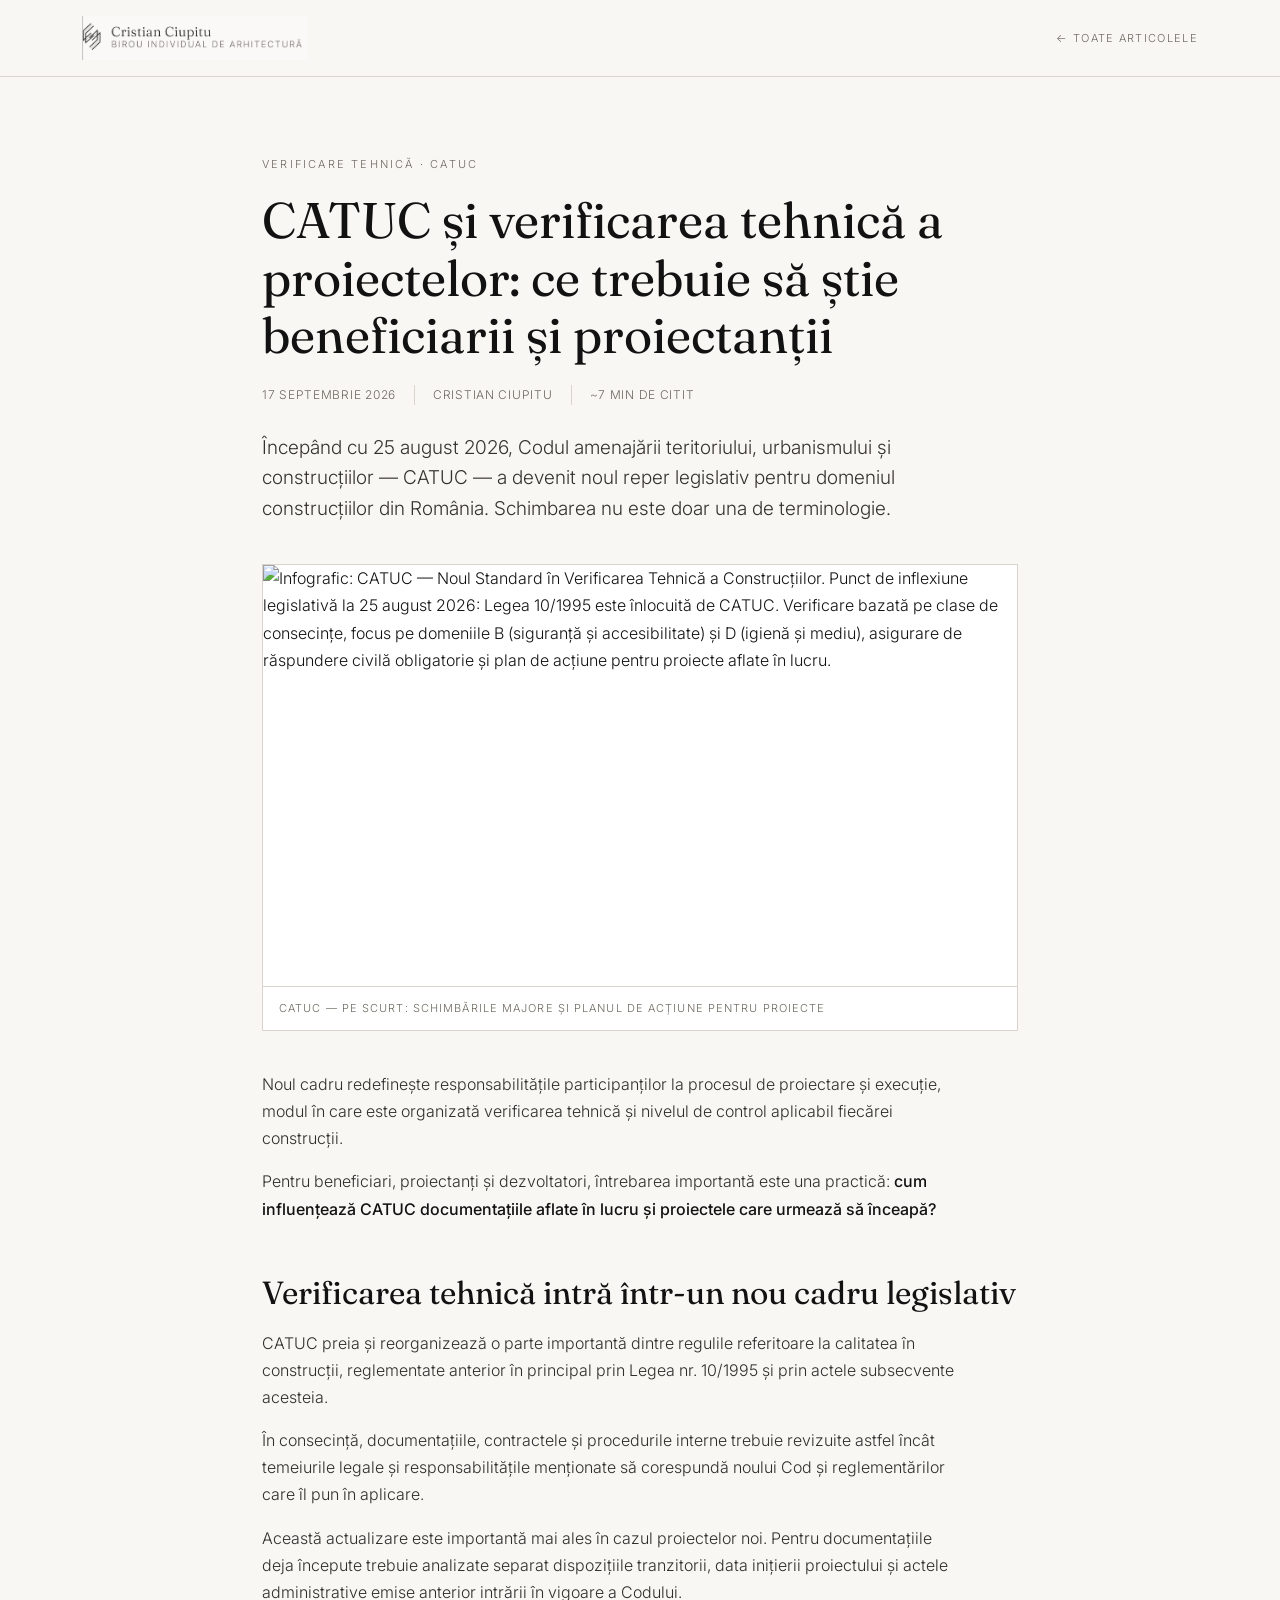
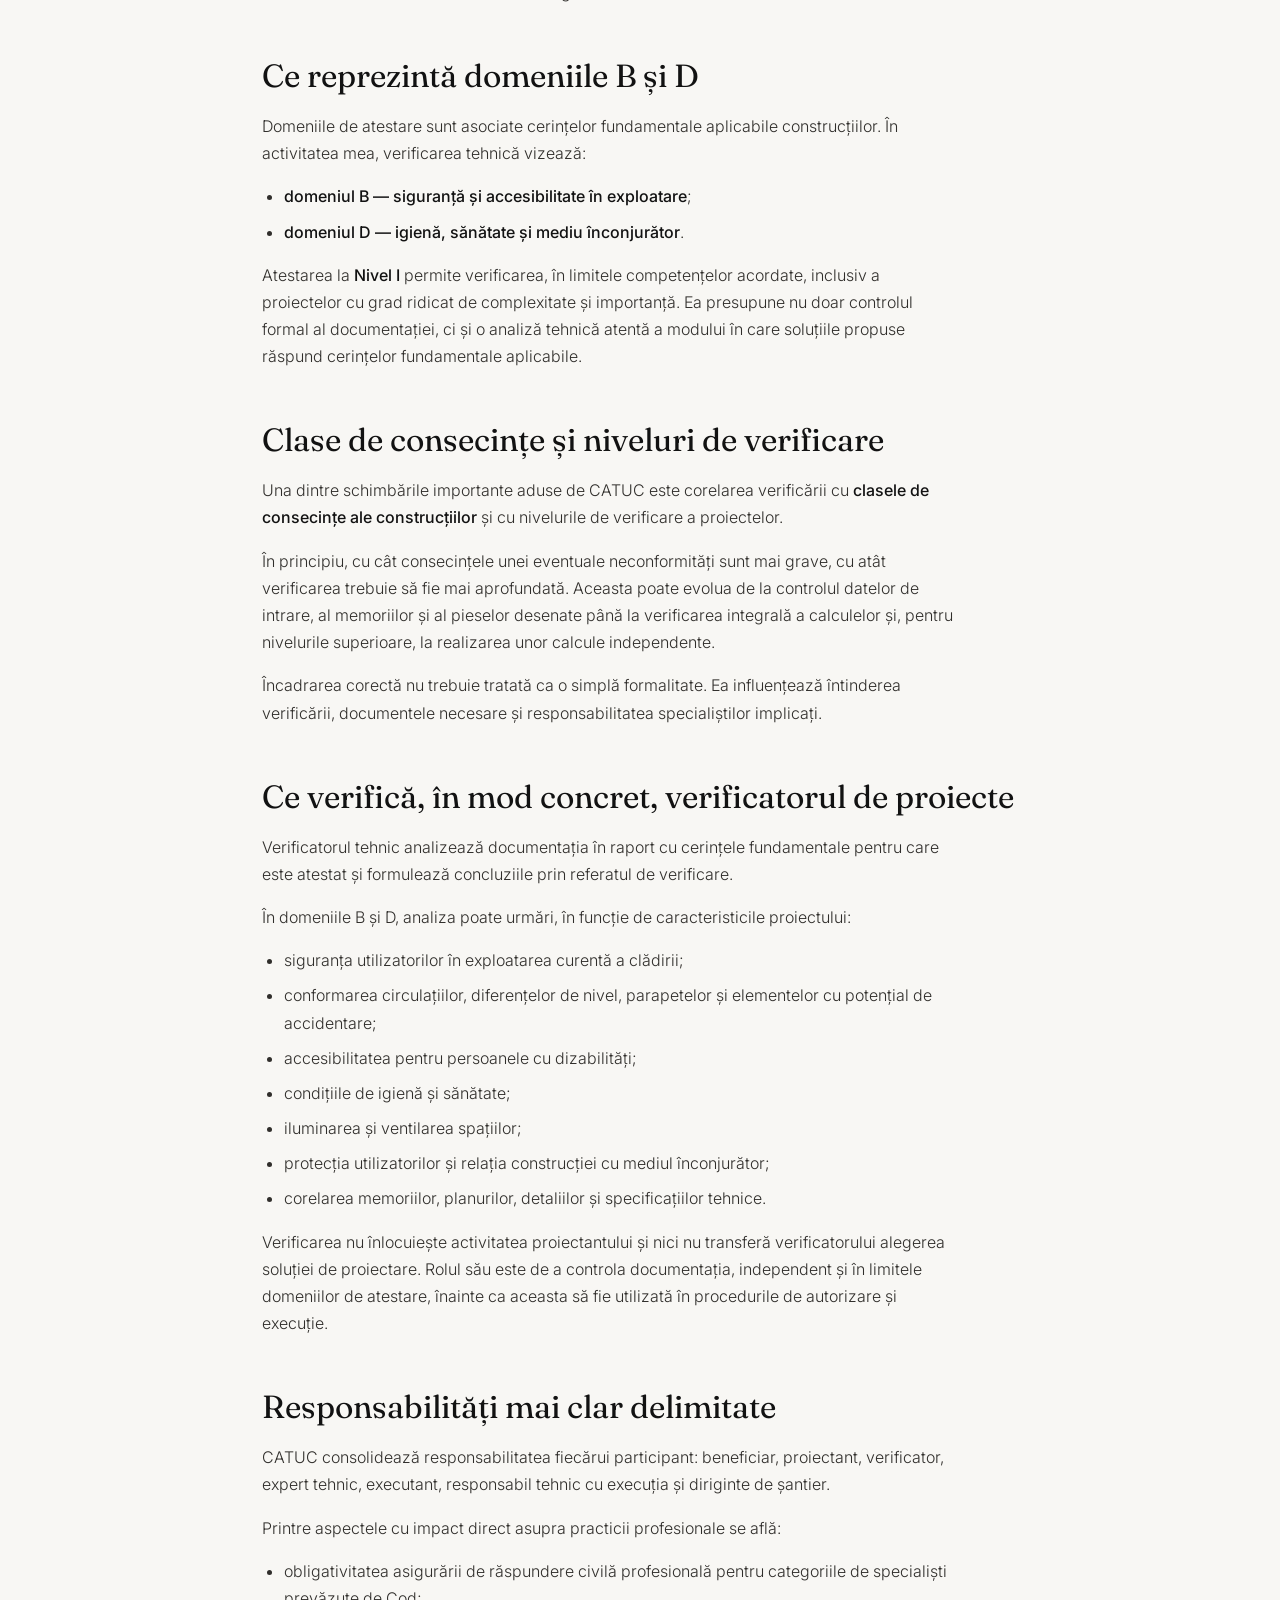
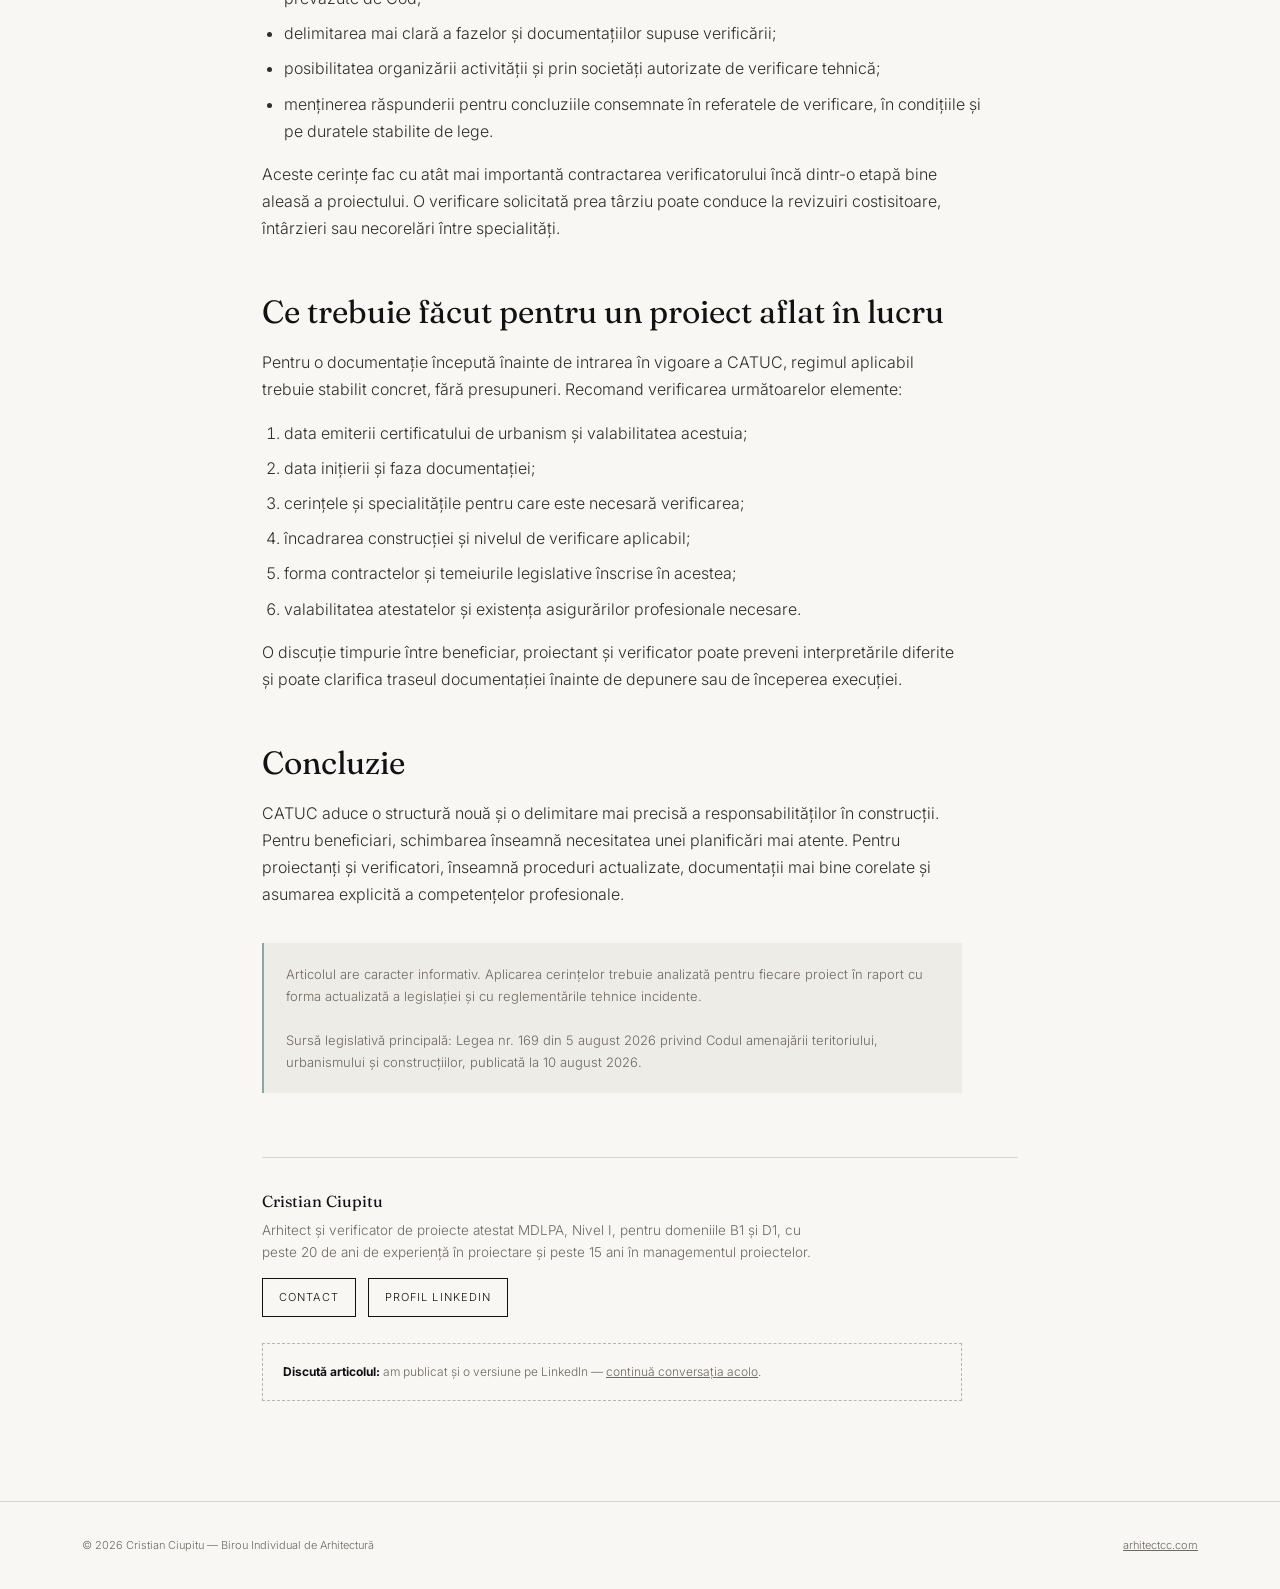
==== catuc-verificarea-tehnica-proiectelor-b1-d1.html @ 2860d0fe "Add files via upload update articol verificari" ====
<!doctype html>
<html lang="ro">
<head>
<!-- Google tag (gtag.js) -->
<script async src="https://www.googletagmanager.com/gtag/js?id=G-D7TY2CG2GQ"></script>
<script>
  window.dataLayer = window.dataLayer || [];
  function gtag(){dataLayer.push(arguments);}
  gtag('js', new Date());
  gtag('config', 'G-D7TY2CG2GQ');
</script>
<meta charset="utf-8"/>
<meta content="width=device-width, initial-scale=1.0" name="viewport"/>
<title>CATUC și verificarea tehnică a proiectelor B1 și D1 | Cristian Ciupitu</title>
<meta name="description" content="Ce schimbă CATUC în verificarea tehnică a proiectelor? Responsabilități, clase de consecințe și verificarea domeniilor B1 și D1, explicate de arh. Cristian Ciupitu."/>
<meta name="robots" content="index, follow, max-image-preview:large, max-snippet:-1, max-video-preview:-1"/>
<meta name="author" content="Cristian Ciupitu"/>
<meta name="theme-color" content="#f7f5f2"/>
<meta name="format-detection" content="telephone=no"/>
<link href="https://arhitectcc.com/catuc-verificarea-tehnica-proiectelor-b1-d1" rel="canonical"/>

<meta property="og:type" content="article"/>
<meta property="og:locale" content="ro_RO"/>
<meta property="og:site_name" content="Cristian Ciupitu — Birou Individual de Arhitectură"/>
<meta property="og:title" content="CATUC și verificarea tehnică a proiectelor B1 și D1"/>
<meta property="og:description" content="Ce schimbă CATUC în verificarea tehnică a proiectelor? Responsabilități, clase de consecințe și verificarea domeniilor B1 și D1, explicate de arh. Cristian Ciupitu."/>
<meta property="og:url" content="https://arhitectcc.com/catuc-verificarea-tehnica-proiectelor-b1-d1"/>
<meta property="og:image" content="https://arhitectcc.com/assets/blog/catuc-infografic-verificare-tehnica.jpg"/>
<meta property="og:image:width" content="2752"/>
<meta property="og:image:height" content="1536"/>
<meta property="og:image:alt" content="Infografic: CATUC — Noul Standard în Verificarea Tehnică a Construcțiilor"/>
<meta name="twitter:card" content="summary_large_image"/>
<meta name="twitter:title" content="CATUC și verificarea tehnică a proiectelor B1 și D1"/>
<meta name="twitter:description" content="Ce schimbă CATUC în verificarea tehnică a proiectelor? Responsabilități, clase de consecințe și verificarea domeniilor B1 și D1."/>
<meta name="twitter:image" content="https://arhitectcc.com/assets/blog/catuc-infografic-verificare-tehnica.jpg"/>

<script type="application/ld+json">
{
  "@context": "https://schema.org",
  "@graph": [
    {
      "@type": "Article",
      "@id": "https://arhitectcc.com/catuc-verificarea-tehnica-proiectelor-b1-d1#article",
      "headline": "CATUC și verificarea tehnică a proiectelor B1 și D1",
      "description": "Ce schimbă CATUC în verificarea tehnică a proiectelor? Responsabilități, clase de consecințe și verificarea domeniilor B1 și D1, explicate de arh. Cristian Ciupitu.",
      "image": "https://arhitectcc.com/assets/blog/catuc-infografic-verificare-tehnica.jpg",
      "datePublished": "2026-09-17",
      "dateModified": "2026-09-17",
      "inLanguage": "ro",
      "mainEntityOfPage": "https://arhitectcc.com/catuc-verificarea-tehnica-proiectelor-b1-d1",
      "author": { "@id": "https://arhitectcc.com/#person" },
      "publisher": { "@id": "https://arhitectcc.com/#business" },
      "about": ["CATUC", "Verificare tehnică proiecte", "Domeniul B1", "Domeniul D1"]
    },
    {
      "@type": "WebPage",
      "@id": "https://arhitectcc.com/catuc-verificarea-tehnica-proiectelor-b1-d1#webpage",
      "url": "https://arhitectcc.com/catuc-verificarea-tehnica-proiectelor-b1-d1",
      "name": "CATUC și verificarea tehnică a proiectelor B1 și D1",
      "isPartOf": { "@id": "https://arhitectcc.com/#website" },
      "about": { "@id": "https://arhitectcc.com/#person" },
      "inLanguage": "ro",
      "breadcrumb": { "@id": "https://arhitectcc.com/catuc-verificarea-tehnica-proiectelor-b1-d1#breadcrumb" }
    },
    {
      "@type": "BreadcrumbList",
      "@id": "https://arhitectcc.com/catuc-verificarea-tehnica-proiectelor-b1-d1#breadcrumb",
      "itemListElement": [
        { "@type": "ListItem", "position": 1, "name": "Acasă", "item": "https://arhitectcc.com/" },
        { "@type": "ListItem", "position": 2, "name": "Articole", "item": "https://arhitectcc.com/#articole" },
        { "@type": "ListItem", "position": 3, "name": "CATUC și verificarea tehnică a proiectelor B1 și D1" }
      ]
    }
  ]
}
</script>

<link href="https://fonts.googleapis.com" rel="preconnect"/>
<link crossorigin="" href="https://fonts.gstatic.com" rel="preconnect"/>
<link href="https://fonts.googleapis.com/css2?family=Fraunces:opsz,wght@9..144,300;9..144,400;9..144,500&amp;family=Inter:wght@300;400;500;600&amp;display=swap" rel="stylesheet"/>

<link href="/assets/favicon.ico" rel="icon"/>
<link href="/assets/favicon-32.png" rel="icon" sizes="32x32" type="image/png"/>
<link href="/assets/favicon-16.png" rel="icon" sizes="16x16" type="image/png"/>
<link href="/assets/apple-touch-icon.png" rel="apple-touch-icon" sizes="180x180"/>
<link href="/site.webmanifest" rel="manifest"/>

<style>
:root{
  --ink:#121212; --paper:#f8f7f4; --paper2:#eeece7; --line:#d9d5cd;
  --muted:#6e6961; --accent:#8ea5a5; --dark:#111414; --white:#f7f5f0;
}
*{box-sizing:border-box;margin:0;padding:0}
html{scroll-behavior:smooth}
body{background:var(--paper);color:var(--ink);font:300 16px/1.7 'Inter',sans-serif}
h1,h2,h3,.serif{font-family:'Fraunces',serif;font-weight:400;line-height:1.15}
a{color:inherit} img{display:block;max-width:100%}
.wrap{max-width:820px;margin:auto;padding:0 32px}
header{position:sticky;top:0;z-index:50;background:rgba(248,247,244,.94);backdrop-filter:blur(10px);border-bottom:1px solid var(--line)}
.nav{max-width:1180px;margin:auto;padding:16px 32px;display:flex;align-items:center;justify-content:space-between;gap:24px}
.brand{display:flex;align-items:center;gap:10px;text-decoration:none}
.brand img{height:44px;width:auto}
.brand strong{font:400 16px 'Fraunces',serif}
.back-link{font-size:11px;letter-spacing:.12em;text-transform:uppercase;color:var(--muted);text-decoration:none}
.back-link:hover{color:var(--ink)}

.eyebrow{font-size:11px;letter-spacing:.2em;text-transform:uppercase;color:var(--muted)}
article{padding:72px 0 100px}
.article-head{margin-bottom:38px}
.article-head h1{font-size:clamp(32px,5vw,50px);margin-top:16px;max-width:720px}
.article-meta{display:flex;gap:18px;flex-wrap:wrap;margin-top:20px;font-size:12px;letter-spacing:.06em;text-transform:uppercase;color:var(--muted)}
.article-meta span{border-left:1px solid var(--line);padding-left:18px}
.article-meta span:first-child{border-left:0;padding-left:0}

.lede{font:300 19px/1.6 'Inter',sans-serif;color:#34322f;margin:28px 0 8px;max-width:700px}

figure.hero-figure{margin:40px 0;border:1px solid var(--line);background:#fff}
figure.hero-figure img{width:100%;height:auto}
figure.hero-figure figcaption{padding:12px 16px;font-size:11px;letter-spacing:.1em;text-transform:uppercase;color:var(--muted);border-top:1px solid var(--line)}

.prose h2{font-size:clamp(24px,3vw,32px);margin:52px 0 18px}
.prose h3{font-size:19px;margin:30px 0 12px;font-family:'Inter',sans-serif;font-weight:500;letter-spacing:.02em}
.prose p{margin:16px 0;color:#302e2b;max-width:700px}
.prose ul,.prose ol{margin:16px 0 16px 22px;max-width:700px;color:#302e2b}
.prose li{margin:8px 0}
.prose strong{font-weight:500;color:var(--ink)}
.prose a{text-decoration:underline;text-underline-offset:3px}
.note{margin:34px 0;padding:20px 22px;border-left:2px solid var(--accent);background:var(--paper2);font-size:13px;color:var(--muted);max-width:700px}

.author-box{margin-top:64px;padding-top:34px;border-top:1px solid var(--line);display:flex;gap:20px;align-items:flex-start;flex-wrap:wrap}
.author-box h3{font-size:16px;margin-bottom:8px}
.author-box p{font-size:13.5px;color:var(--muted);max-width:560px}
.author-links{margin-top:14px;display:flex;gap:12px;flex-wrap:wrap}
.author-links a{display:inline-block;border:1px solid currentColor;padding:9px 16px;font-size:11px;letter-spacing:.1em;text-transform:uppercase;text-decoration:none;transition:.2s}
.author-links a:hover{background:var(--ink);color:var(--paper)}

.share-box{margin-top:26px;padding:18px 20px;border:1px dashed #bbb6ad;font-size:12px;color:var(--muted);max-width:700px}
.share-box b{color:var(--ink)}

footer{padding:34px 0;border-top:1px solid var(--line)}
.footer{max-width:1180px;margin:auto;padding:0 32px;display:flex;justify-content:space-between;gap:20px;flex-wrap:wrap;color:var(--muted);font-size:11px}

@media(max-width:640px){
  .wrap{padding:0 20px}
  .nav{padding:14px 20px}
  article{padding:48px 0 72px}
}
</style>
</head>
<body>

<header>
  <div class="nav">
    <a class="brand" href="/">
      <img src="/assets/logo-lockup.png" alt="Cristian Ciupitu — Birou Individual de Arhitectură"/>
    </a>
    <a class="back-link" href="/#articole">← Toate articolele</a>
  </div>
</header>

<article>
  <div class="wrap">
    <div class="article-head">
      <span class="eyebrow">Verificare tehnică · CATUC</span>
      <h1>CATUC și verificarea tehnică a proiectelor: ce trebuie să știe beneficiarii și proiectanții</h1>
      <div class="article-meta">
        <span>17 septembrie 2026</span>
        <span>Cristian Ciupitu</span>
        <span>~7 min de citit</span>
      </div>
      <p class="lede">Începând cu 25 august 2026, Codul amenajării teritoriului, urbanismului și construcțiilor — CATUC — a devenit noul reper legislativ pentru domeniul construcțiilor din România. Schimbarea nu este doar una de terminologie.</p>
    </div>

    <figure class="hero-figure">
      <img src="/assets/blog/catuc-infografic-verificare-tehnica.jpg" alt="Infografic: CATUC — Noul Standard în Verificarea Tehnică a Construcțiilor. Punct de inflexiune legislativă la 25 august 2026: Legea 10/1995 este înlocuită de CATUC. Verificare bazată pe clase de consecințe, focus pe domeniile B (siguranță și accesibilitate) și D (igienă și mediu), asigurare de răspundere civilă obligatorie și plan de acțiune pentru proiecte aflate în lucru." loading="lazy" width="2752" height="1536"/>
      <figcaption>CATUC — pe scurt: schimbările majore și planul de acțiune pentru proiecte</figcaption>
    </figure>

    <div class="prose">
      <p>Noul cadru redefinește responsabilitățile participanților la procesul de proiectare și execuție, modul în care este organizată verificarea tehnică și nivelul de control aplicabil fiecărei construcții.</p>

      <p>Pentru beneficiari, proiectanți și dezvoltatori, întrebarea importantă este una practică: <strong>cum influențează CATUC documentațiile aflate în lucru și proiectele care urmează să înceapă?</strong></p>

      <h2>Verificarea tehnică intră într-un nou cadru legislativ</h2>
      <p>CATUC preia și reorganizează o parte importantă dintre regulile referitoare la calitatea în construcții, reglementate anterior în principal prin Legea nr. 10/1995 și prin actele subsecvente acesteia.</p>
      <p>În consecință, documentațiile, contractele și procedurile interne trebuie revizuite astfel încât temeiurile legale și responsabilitățile menționate să corespundă noului Cod și reglementărilor care îl pun în aplicare.</p>
      <p>Această actualizare este importantă mai ales în cazul proiectelor noi. Pentru documentațiile deja începute trebuie analizate separat dispozițiile tranzitorii, data inițierii proiectului și actele administrative emise anterior intrării în vigoare a Codului.</p>

      <h2>Ce reprezintă domeniile B și D</h2>
      <p>Domeniile de atestare sunt asociate cerințelor fundamentale aplicabile construcțiilor. În activitatea mea, verificarea tehnică vizează:</p>
      <ul>
        <li><strong>domeniul B — siguranță și accesibilitate în exploatare</strong>;</li>
        <li><strong>domeniul D — igienă, sănătate și mediu înconjurător</strong>.</li>
      </ul>
      <p>Atestarea la <strong>Nivel I</strong> permite verificarea, în limitele competențelor acordate, inclusiv a proiectelor cu grad ridicat de complexitate și importanță. Ea presupune nu doar controlul formal al documentației, ci și o analiză tehnică atentă a modului în care soluțiile propuse răspund cerințelor fundamentale aplicabile.</p>

      <h2>Clase de consecințe și niveluri de verificare</h2>
      <p>Una dintre schimbările importante aduse de CATUC este corelarea verificării cu <strong>clasele de consecințe ale construcțiilor</strong> și cu nivelurile de verificare a proiectelor.</p>
      <p>În principiu, cu cât consecințele unei eventuale neconformități sunt mai grave, cu atât verificarea trebuie să fie mai aprofundată. Aceasta poate evolua de la controlul datelor de intrare, al memoriilor și al pieselor desenate până la verificarea integrală a calculelor și, pentru nivelurile superioare, la realizarea unor calcule independente.</p>
      <p>Încadrarea corectă nu trebuie tratată ca o simplă formalitate. Ea influențează întinderea verificării, documentele necesare și responsabilitatea specialiștilor implicați.</p>

      <h2>Ce verifică, în mod concret, verificatorul de proiecte</h2>
      <p>Verificatorul tehnic analizează documentația în raport cu cerințele fundamentale pentru care este atestat și formulează concluziile prin referatul de verificare.</p>
      <p>În domeniile B și D, analiza poate urmări, în funcție de caracteristicile proiectului:</p>
      <ul>
        <li>siguranța utilizatorilor în exploatarea curentă a clădirii;</li>
        <li>conformarea circulațiilor, diferențelor de nivel, parapetelor și elementelor cu potențial de accidentare;</li>
        <li>accesibilitatea pentru persoanele cu dizabilități;</li>
        <li>condițiile de igienă și sănătate;</li>
        <li>iluminarea și ventilarea spațiilor;</li>
        <li>protecția utilizatorilor și relația construcției cu mediul înconjurător;</li>
        <li>corelarea memoriilor, planurilor, detaliilor și specificațiilor tehnice.</li>
      </ul>
      <p>Verificarea nu înlocuiește activitatea proiectantului și nici nu transferă verificatorului alegerea soluției de proiectare. Rolul său este de a controla documentația, independent și în limitele domeniilor de atestare, înainte ca aceasta să fie utilizată în procedurile de autorizare și execuție.</p>

      <h2>Responsabilități mai clar delimitate</h2>
      <p>CATUC consolidează responsabilitatea fiecărui participant: beneficiar, proiectant, verificator, expert tehnic, executant, responsabil tehnic cu execuția și diriginte de șantier.</p>
      <p>Printre aspectele cu impact direct asupra practicii profesionale se află:</p>
      <ul>
        <li>obligativitatea asigurării de răspundere civilă profesională pentru categoriile de specialiști prevăzute de Cod;</li>
        <li>delimitarea mai clară a fazelor și documentațiilor supuse verificării;</li>
        <li>posibilitatea organizării activității și prin societăți autorizate de verificare tehnică;</li>
        <li>menținerea răspunderii pentru concluziile consemnate în referatele de verificare, în condițiile și pe duratele stabilite de lege.</li>
      </ul>
      <p>Aceste cerințe fac cu atât mai importantă contractarea verificatorului încă dintr-o etapă bine aleasă a proiectului. O verificare solicitată prea târziu poate conduce la revizuiri costisitoare, întârzieri sau necorelări între specialități.</p>

      <h2>Ce trebuie făcut pentru un proiect aflat în lucru</h2>
      <p>Pentru o documentație începută înainte de intrarea în vigoare a CATUC, regimul aplicabil trebuie stabilit concret, fără presupuneri. Recomand verificarea următoarelor elemente:</p>
      <ol>
        <li>data emiterii certificatului de urbanism și valabilitatea acestuia;</li>
        <li>data inițierii și faza documentației;</li>
        <li>cerințele și specialitățile pentru care este necesară verificarea;</li>
        <li>încadrarea construcției și nivelul de verificare aplicabil;</li>
        <li>forma contractelor și temeiurile legislative înscrise în acestea;</li>
        <li>valabilitatea atestatelor și existența asigurărilor profesionale necesare.</li>
      </ol>
      <p>O discuție timpurie între beneficiar, proiectant și verificator poate preveni interpretările diferite și poate clarifica traseul documentației înainte de depunere sau de începerea execuției.</p>

      <h2>Concluzie</h2>
      <p>CATUC aduce o structură nouă și o delimitare mai precisă a responsabilităților în construcții. Pentru beneficiari, schimbarea înseamnă necesitatea unei planificări mai atente. Pentru proiectanți și verificatori, înseamnă proceduri actualizate, documentații mai bine corelate și asumarea explicită a competențelor profesionale.</p>

      <div class="note">Articolul are caracter informativ. Aplicarea cerințelor trebuie analizată pentru fiecare proiect în raport cu forma actualizată a legislației și cu reglementările tehnice incidente.<br/><br/>Sursă legislativă principală: Legea nr. 169 din 5 august 2026 privind Codul amenajării teritoriului, urbanismului și construcțiilor, publicată la 10 august 2026.</div>
    </div>

    <div class="author-box">
      <div>
        <h3>Cristian Ciupitu</h3>
        <p>Arhitect și verificator de proiecte atestat MDLPA, Nivel I, pentru domeniile B1 și D1, cu peste 20 de ani de experiență în proiectare și peste 15 ani în managementul proiectelor.</p>
        <div class="author-links">
          <a href="/#contact">Contact</a>
          <a href="https://ro.linkedin.com/in/cristian-ciupitu-8b4a6555" target="_blank" rel="noopener">Profil LinkedIn</a>
          <!-- TODO: după ce publici postarea pe LinkedIn despre acest articol, înlocuiește linkul de mai sus (sau adaugă unul nou) cu URL-ul exact al postării, ca vizitatorii să poată continua discuția acolo -->
        </div>
      </div>
    </div>

    <div class="share-box">
      <b>Discută articolul:</b> am publicat și o versiune pe LinkedIn — <!-- TODO: înlocuiește cu linkul postării după publicare --><a href="https://ro.linkedin.com/in/cristian-ciupitu-8b4a6555" target="_blank" rel="noopener">continuă conversația acolo</a>.
    </div>
  </div>
</article>

<footer>
  <div class="footer">
    <span>© 2026 Cristian Ciupitu — Birou Individual de Arhitectură</span>
    <a href="/">arhitectcc.com</a>
  </div>
</footer>

</body>
</html>
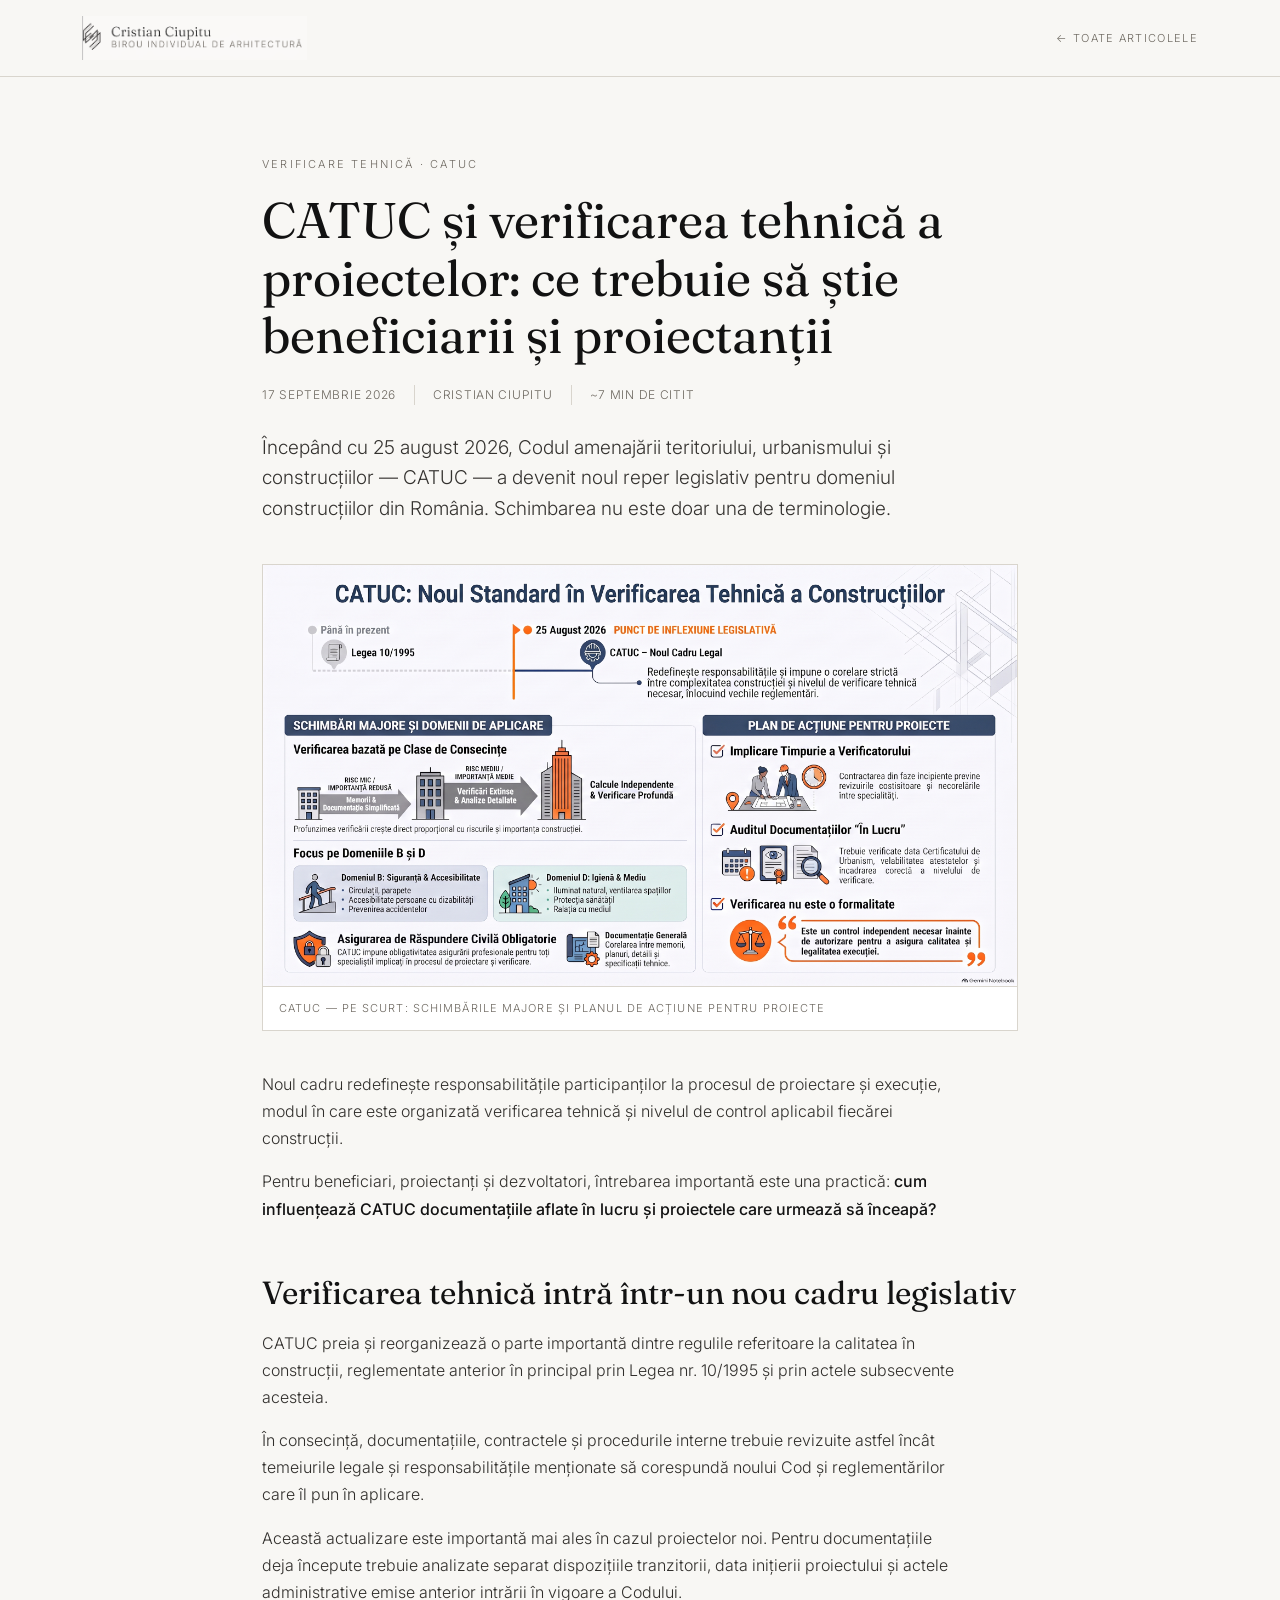
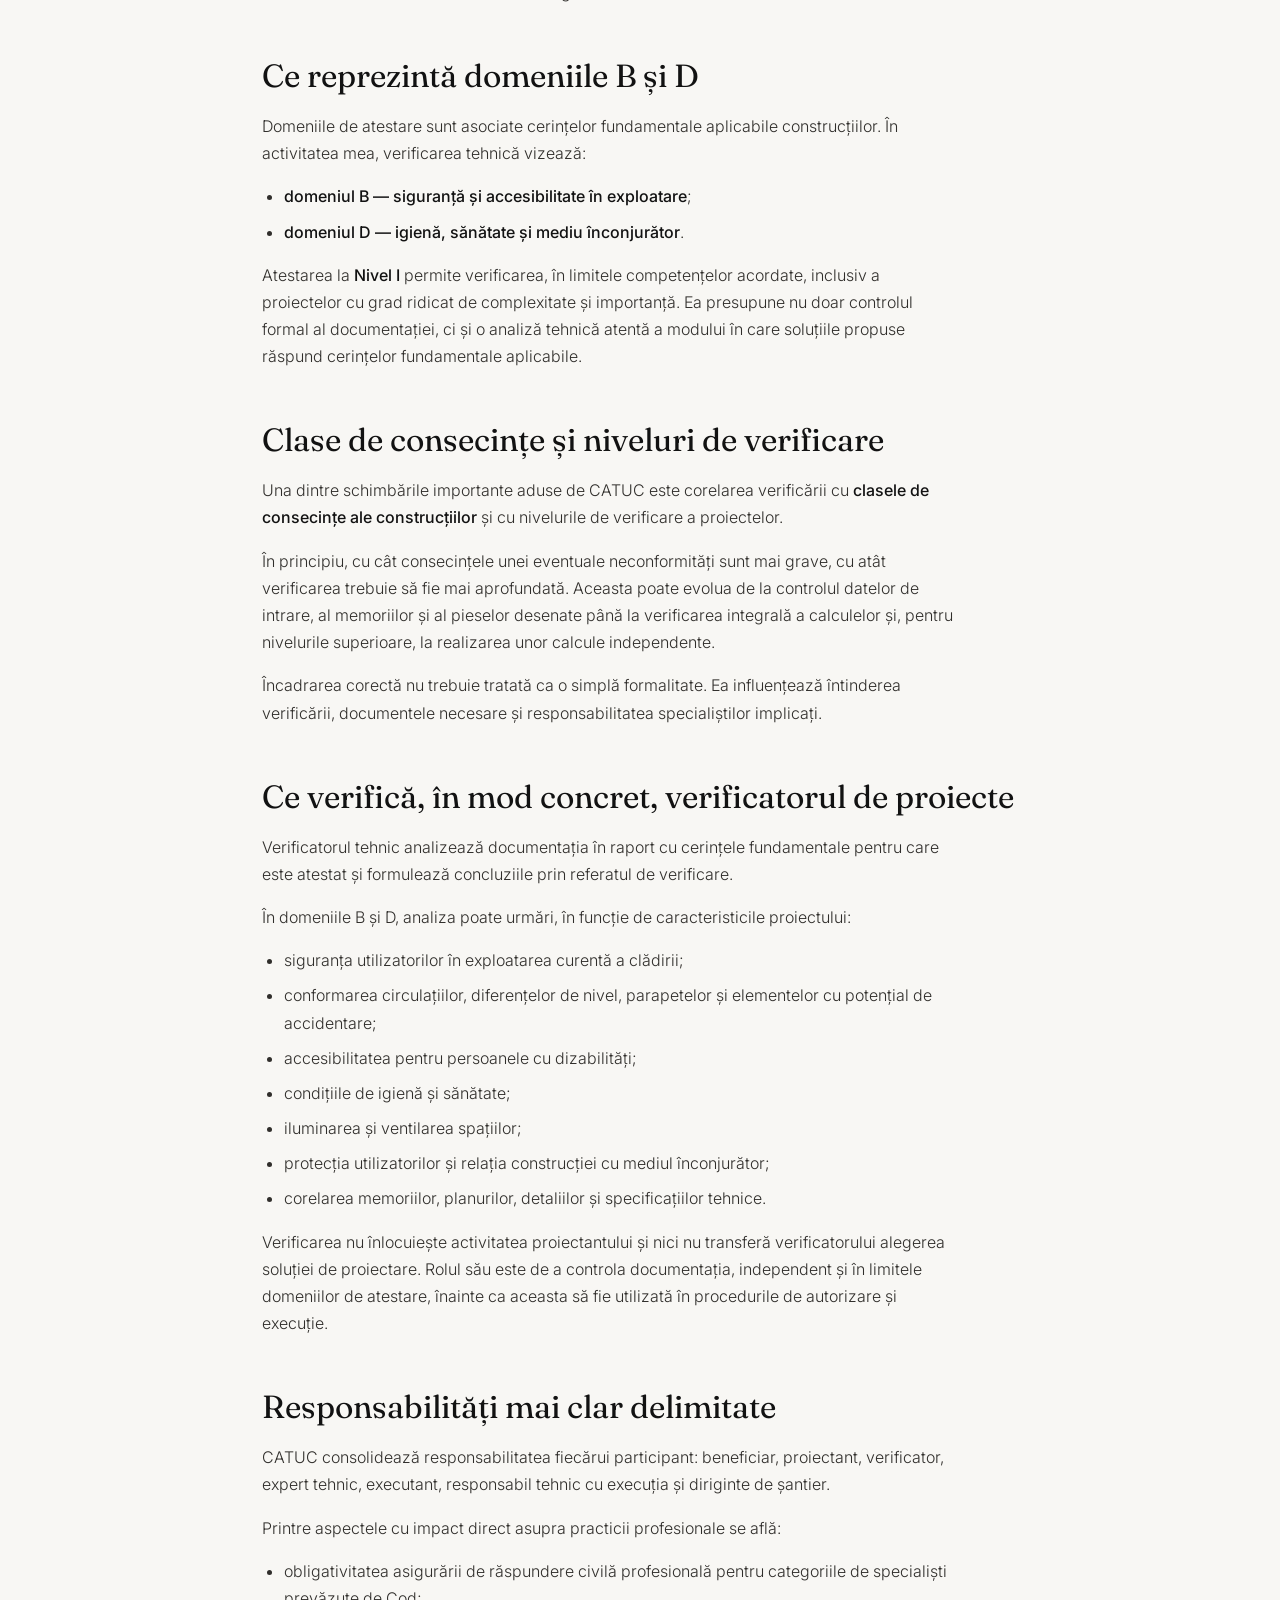
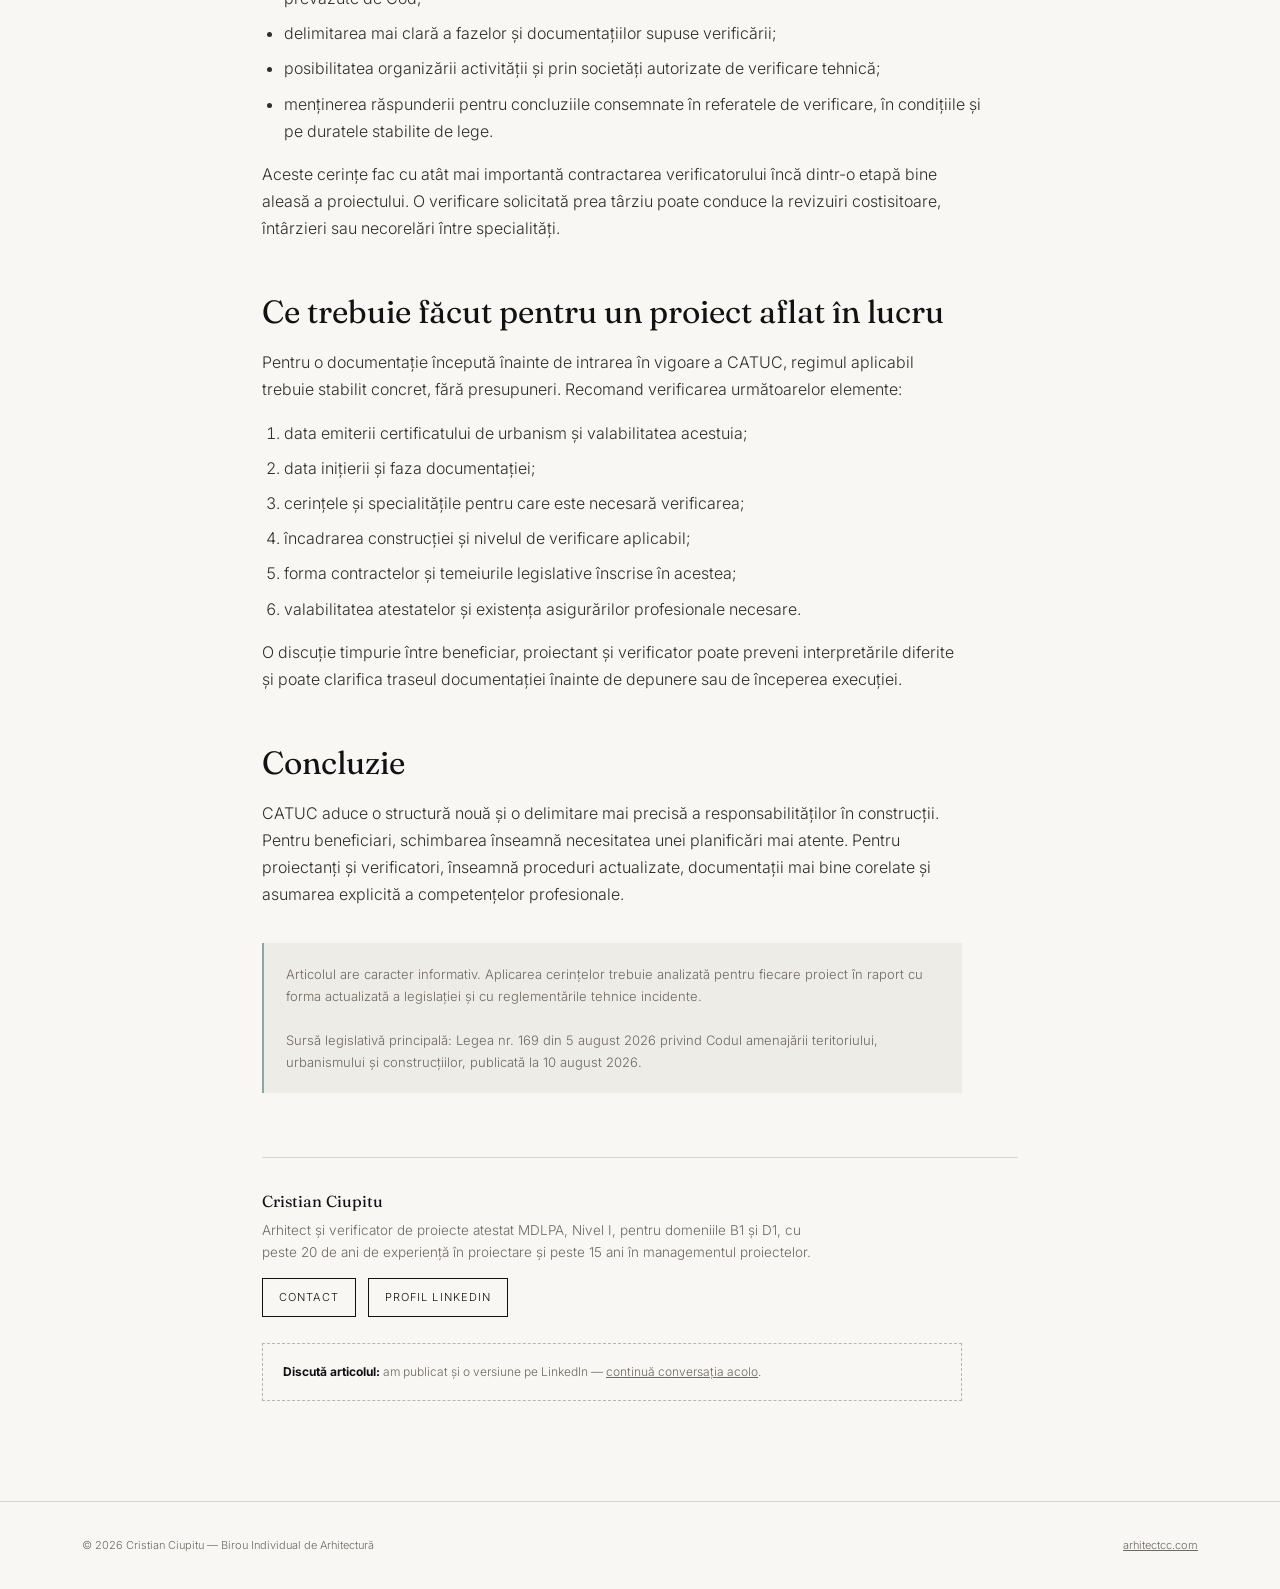
==== commit 49450020: "Add files via upload" ====
--- a/catuc-verificarea-tehnica-proiectelor-b1-d1.html
+++ b/catuc-verificarea-tehnica-proiectelor-b1-d1.html
@@ -25,14 +25,14 @@
 <meta property="og:title" content="CATUC și verificarea tehnică a proiectelor B1 și D1"/>
 <meta property="og:description" content="Ce schimbă CATUC în verificarea tehnică a proiectelor? Responsabilități, clase de consecințe și verificarea domeniilor B1 și D1, explicate de arh. Cristian Ciupitu."/>
 <meta property="og:url" content="https://arhitectcc.com/catuc-verificarea-tehnica-proiectelor-b1-d1"/>
-<meta property="og:image" content="https://arhitectcc.com/assets/blog/catuc-infografic-verificare-tehnica.jpg"/>
+<meta property="og:image" content="https://arhitectcc.com/assets/images/catuc-infografic-verificare-tehnica.jpg"/>
 <meta property="og:image:width" content="2752"/>
 <meta property="og:image:height" content="1536"/>
 <meta property="og:image:alt" content="Infografic: CATUC — Noul Standard în Verificarea Tehnică a Construcțiilor"/>
 <meta name="twitter:card" content="summary_large_image"/>
 <meta name="twitter:title" content="CATUC și verificarea tehnică a proiectelor B1 și D1"/>
 <meta name="twitter:description" content="Ce schimbă CATUC în verificarea tehnică a proiectelor? Responsabilități, clase de consecințe și verificarea domeniilor B1 și D1."/>
-<meta name="twitter:image" content="https://arhitectcc.com/assets/blog/catuc-infografic-verificare-tehnica.jpg"/>
+<meta name="twitter:image" content="https://arhitectcc.com/assets/images/catuc-infografic-verificare-tehnica.jpg"/>
 
 <script type="application/ld+json">
 {
@@ -43,7 +43,7 @@
       "@id": "https://arhitectcc.com/catuc-verificarea-tehnica-proiectelor-b1-d1#article",
       "headline": "CATUC și verificarea tehnică a proiectelor B1 și D1",
       "description": "Ce schimbă CATUC în verificarea tehnică a proiectelor? Responsabilități, clase de consecințe și verificarea domeniilor B1 și D1, explicate de arh. Cristian Ciupitu.",
-      "image": "https://arhitectcc.com/assets/blog/catuc-infografic-verificare-tehnica.jpg",
+      "image": "https://arhitectcc.com/assets/images/catuc-infografic-verificare-tehnica.jpg",
       "datePublished": "2026-09-17",
       "dateModified": "2026-09-17",
       "inLanguage": "ro",
@@ -172,7 +172,7 @@
     </div>
 
     <figure class="hero-figure">
-      <img src="/assets/blog/catuc-infografic-verificare-tehnica.jpg" alt="Infografic: CATUC — Noul Standard în Verificarea Tehnică a Construcțiilor. Punct de inflexiune legislativă la 25 august 2026: Legea 10/1995 este înlocuită de CATUC. Verificare bazată pe clase de consecințe, focus pe domeniile B (siguranță și accesibilitate) și D (igienă și mediu), asigurare de răspundere civilă obligatorie și plan de acțiune pentru proiecte aflate în lucru." loading="lazy" width="2752" height="1536"/>
+      <img src="/assets/images/catuc-infografic-verificare-tehnica.jpg" alt="Infografic: CATUC — Noul Standard în Verificarea Tehnică a Construcțiilor. Punct de inflexiune legislativă la 25 august 2026: Legea 10/1995 este înlocuită de CATUC. Verificare bazată pe clase de consecințe, focus pe domeniile B (siguranță și accesibilitate) și D (igienă și mediu), asigurare de răspundere civilă obligatorie și plan de acțiune pentru proiecte aflate în lucru." loading="lazy" width="2752" height="1536"/>
       <figcaption>CATUC — pe scurt: schimbările majore și planul de acțiune pentru proiecte</figcaption>
     </figure>
 
